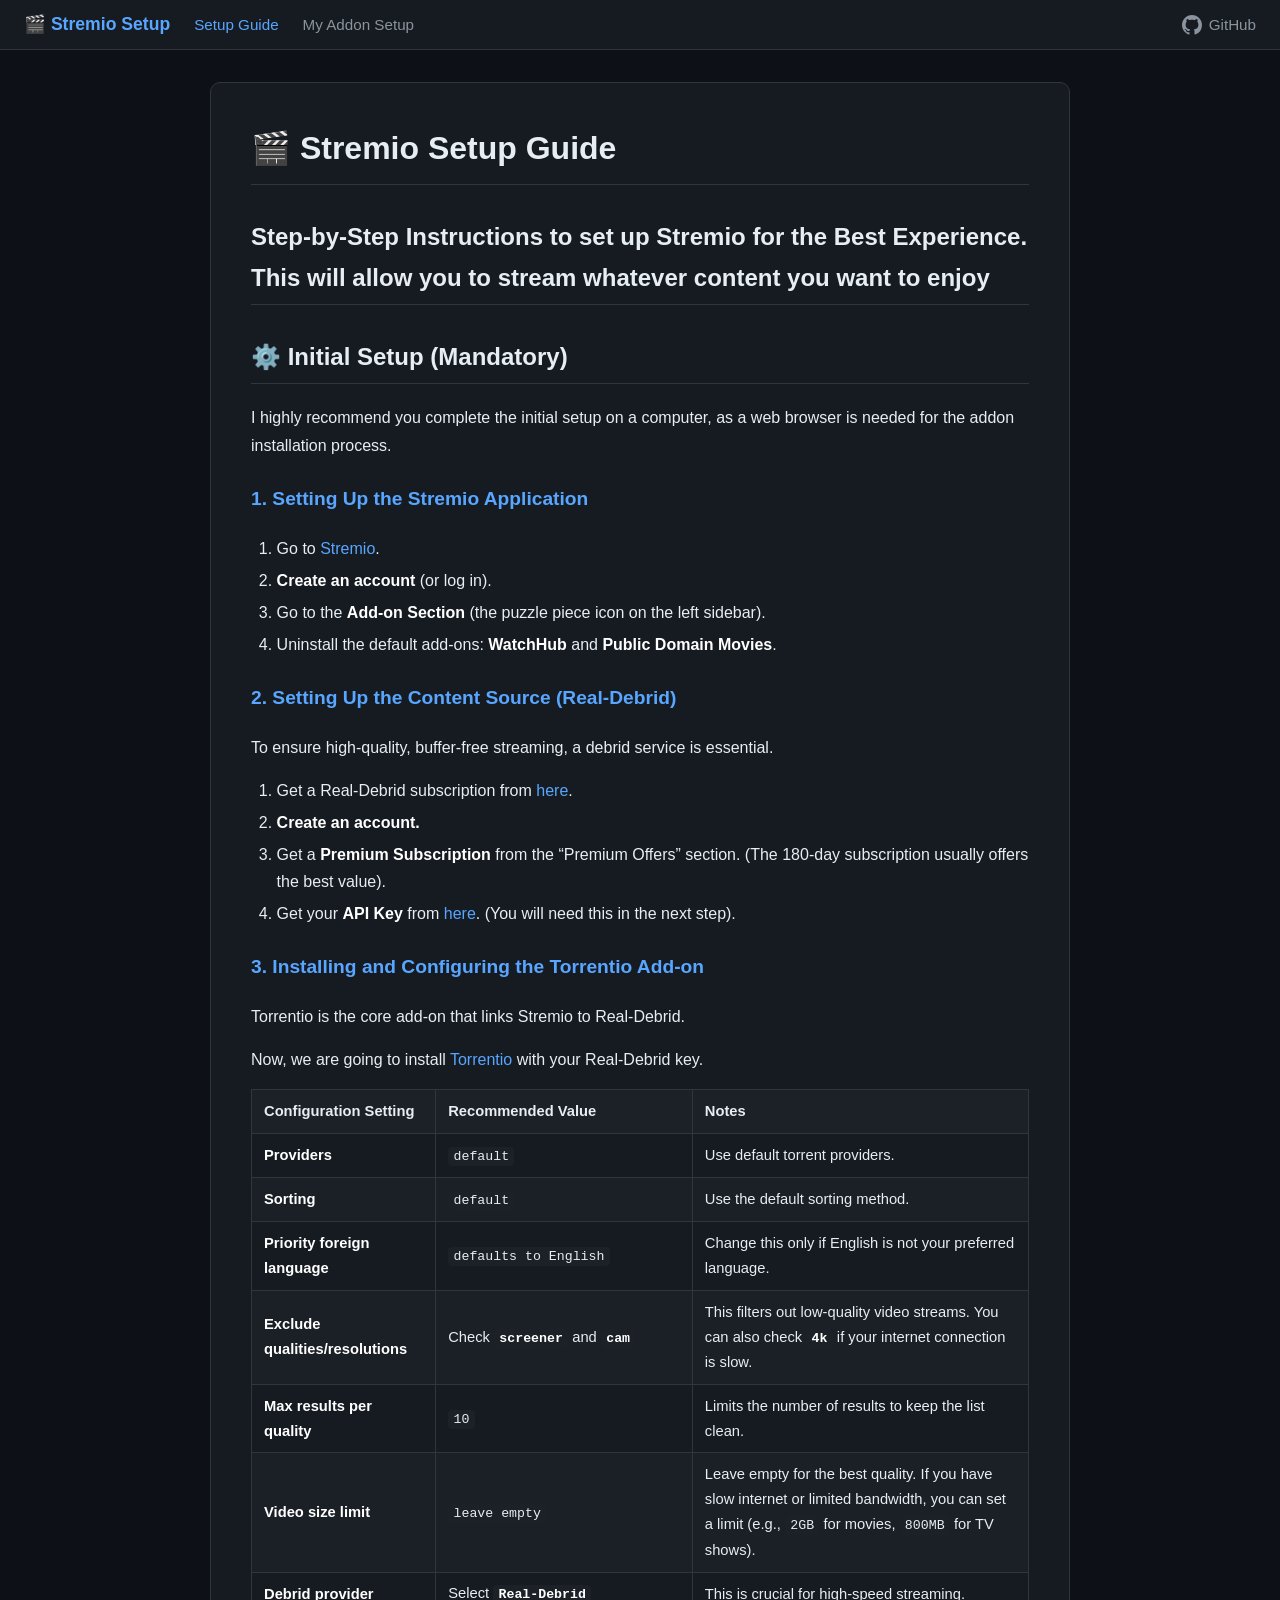
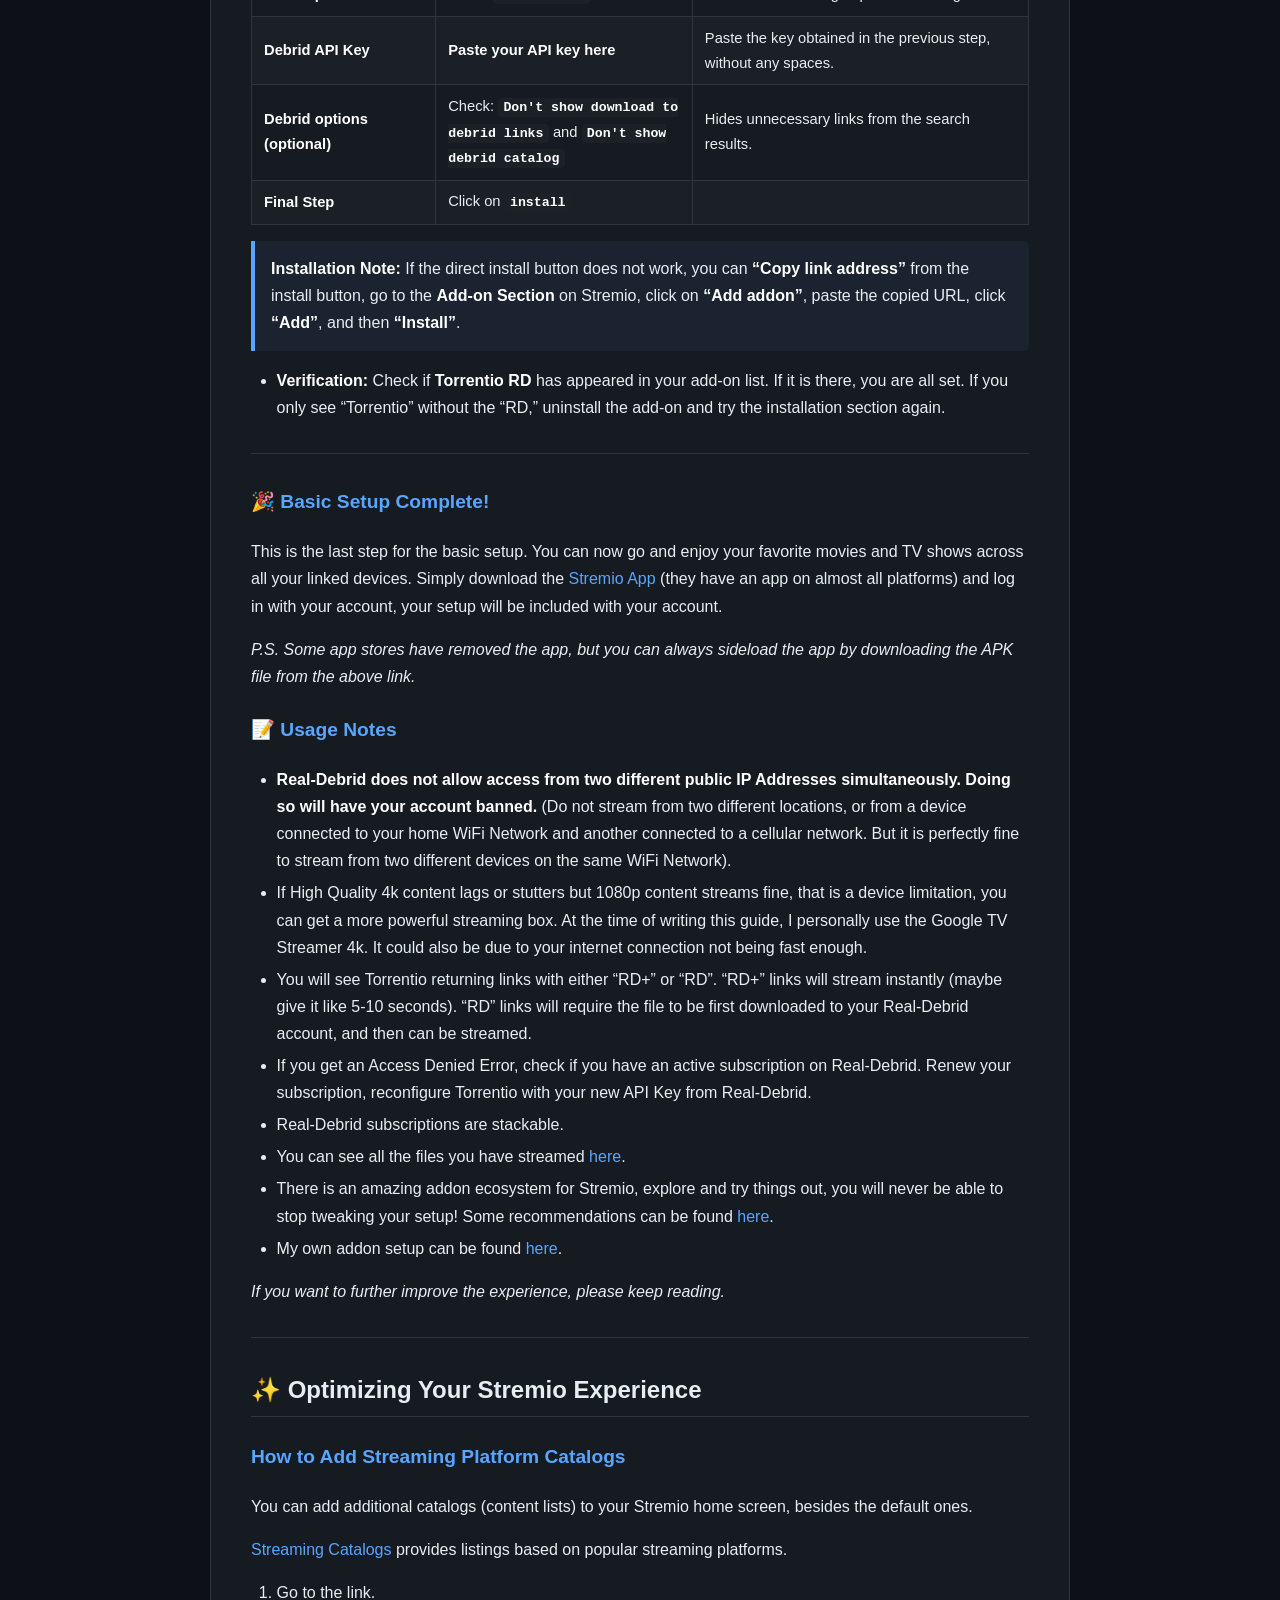
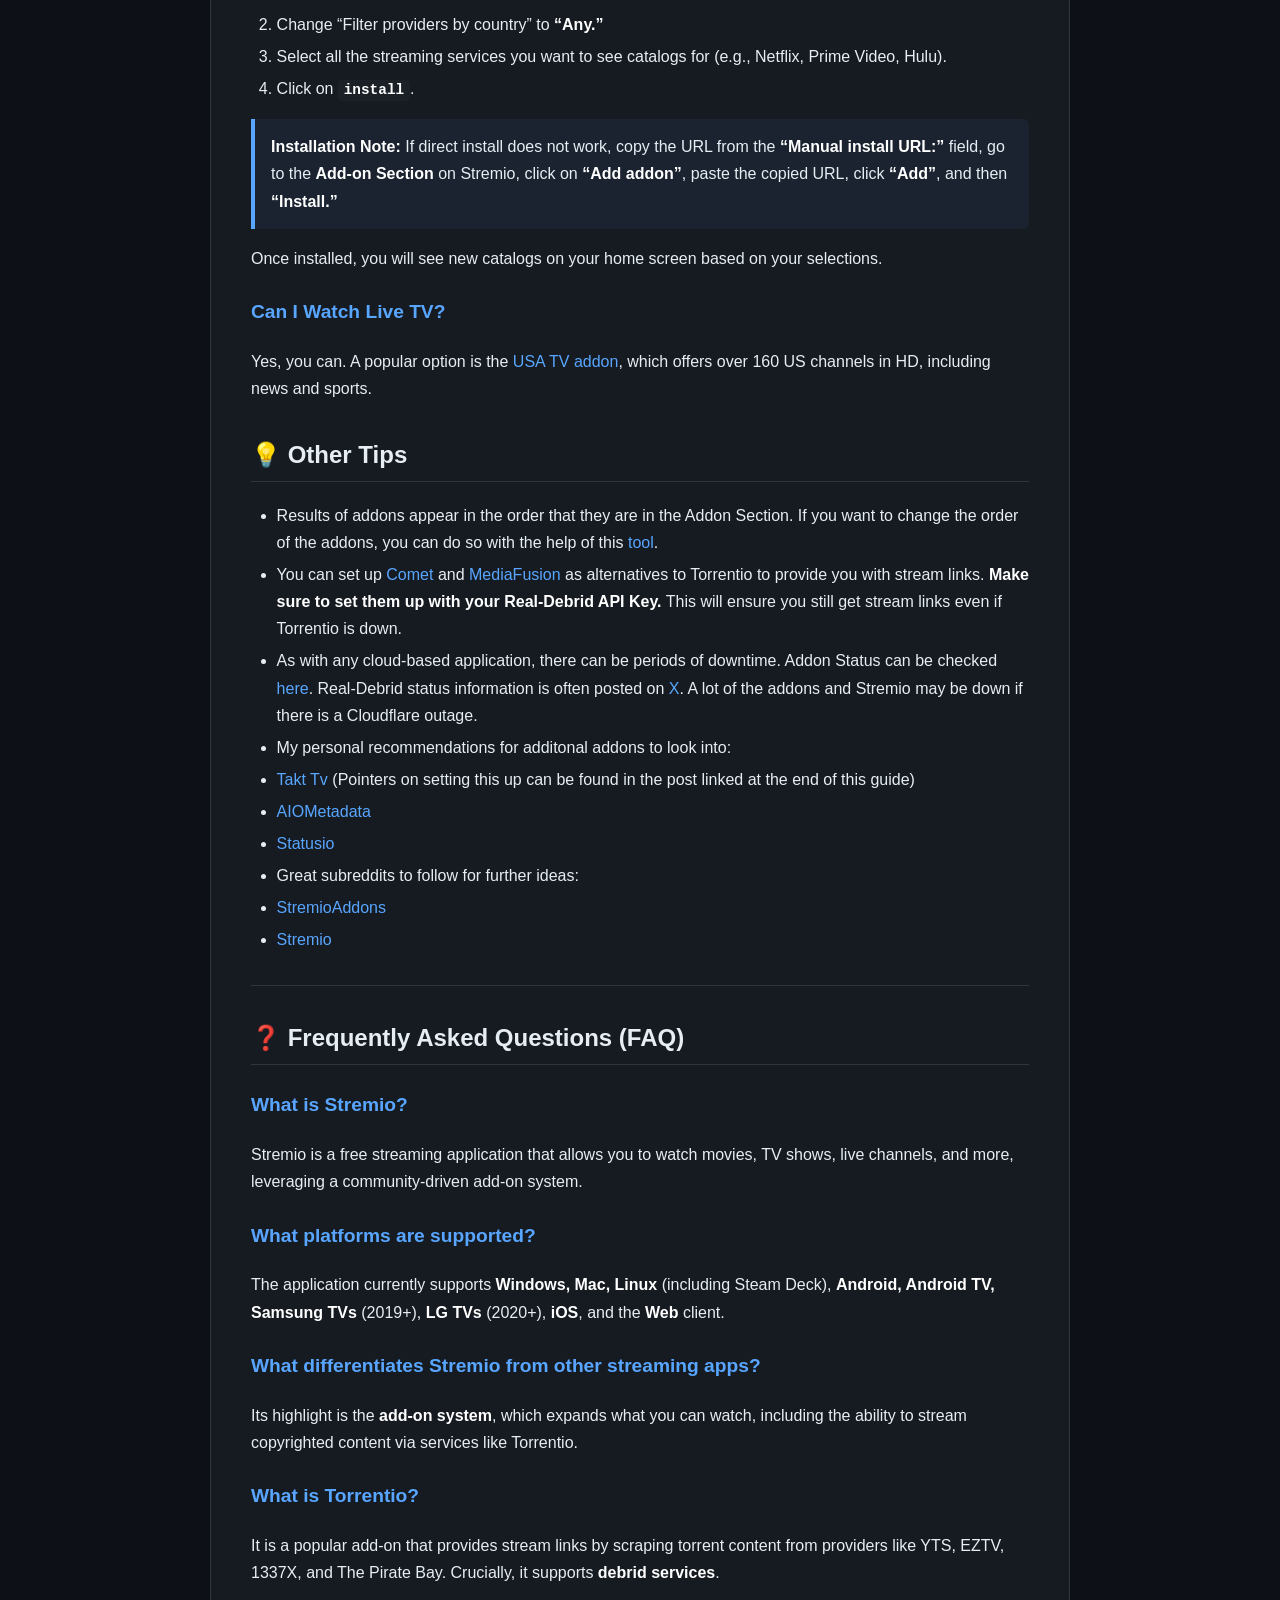
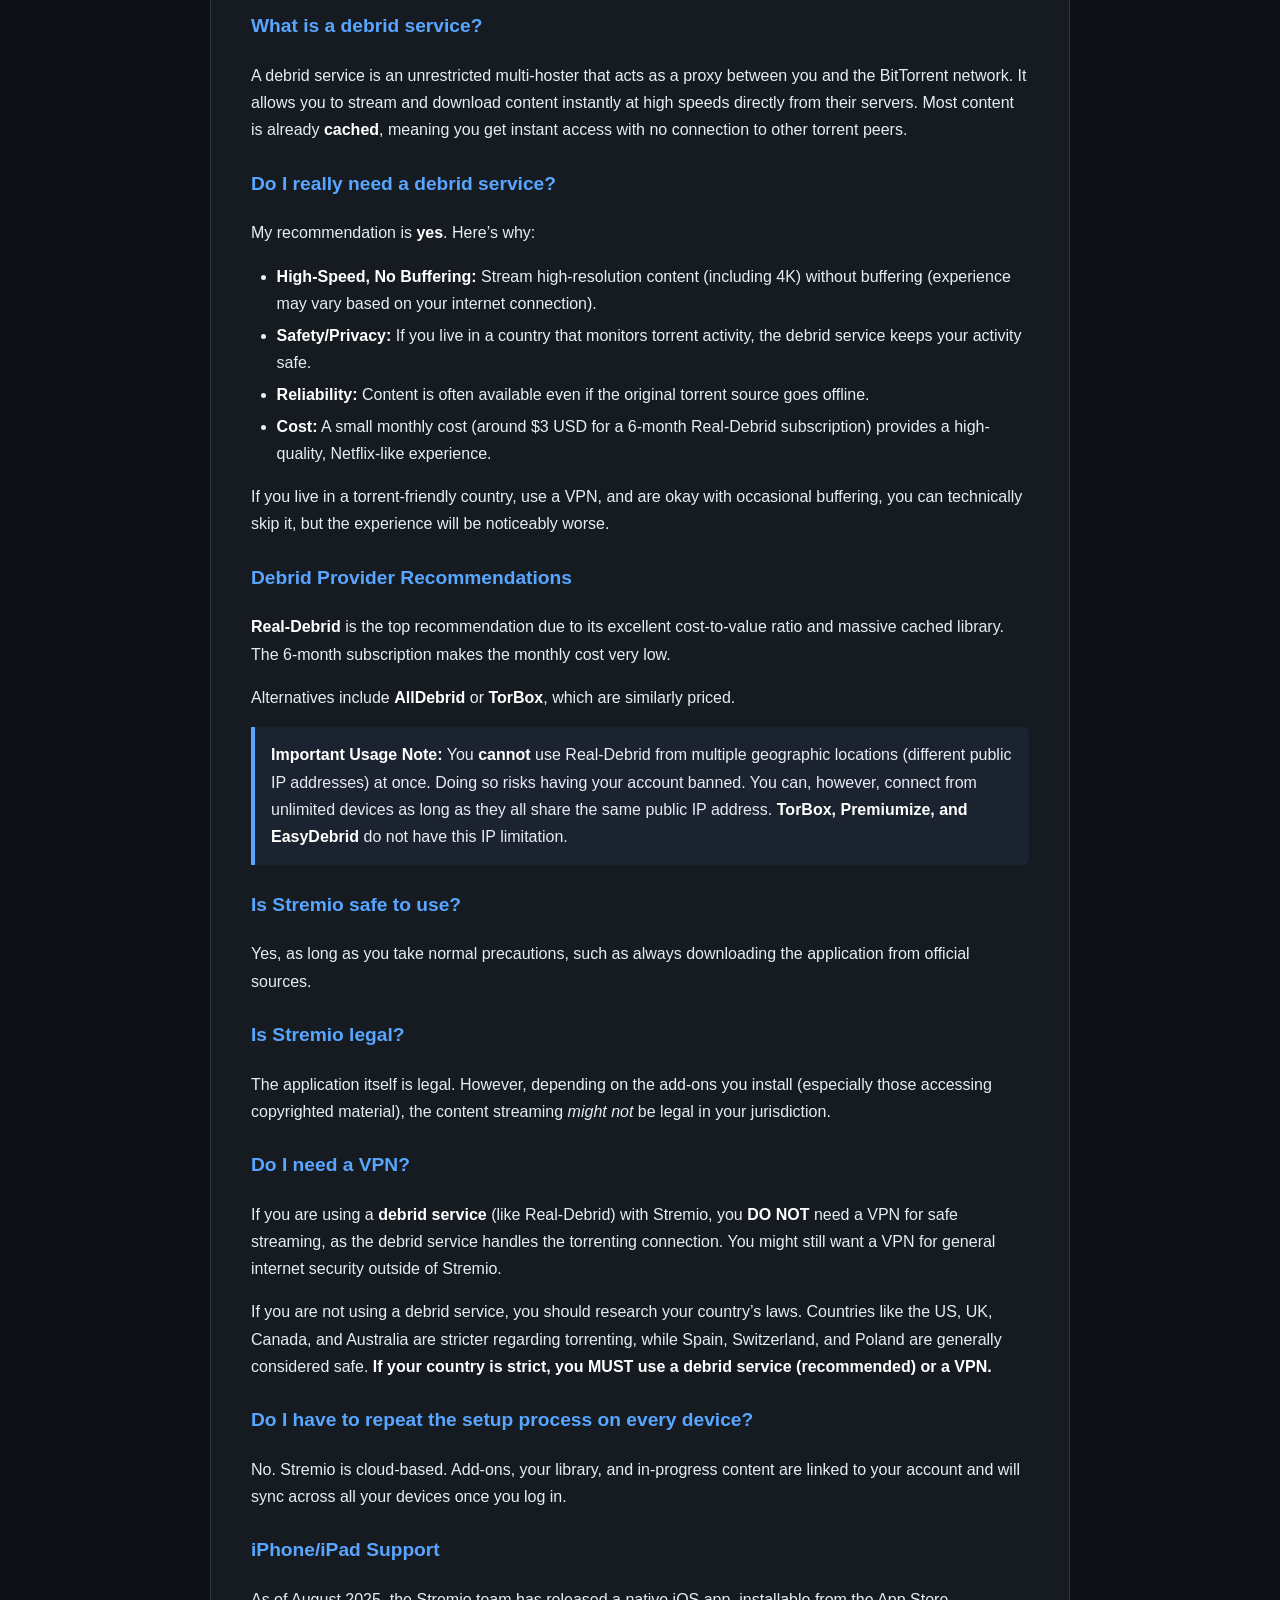
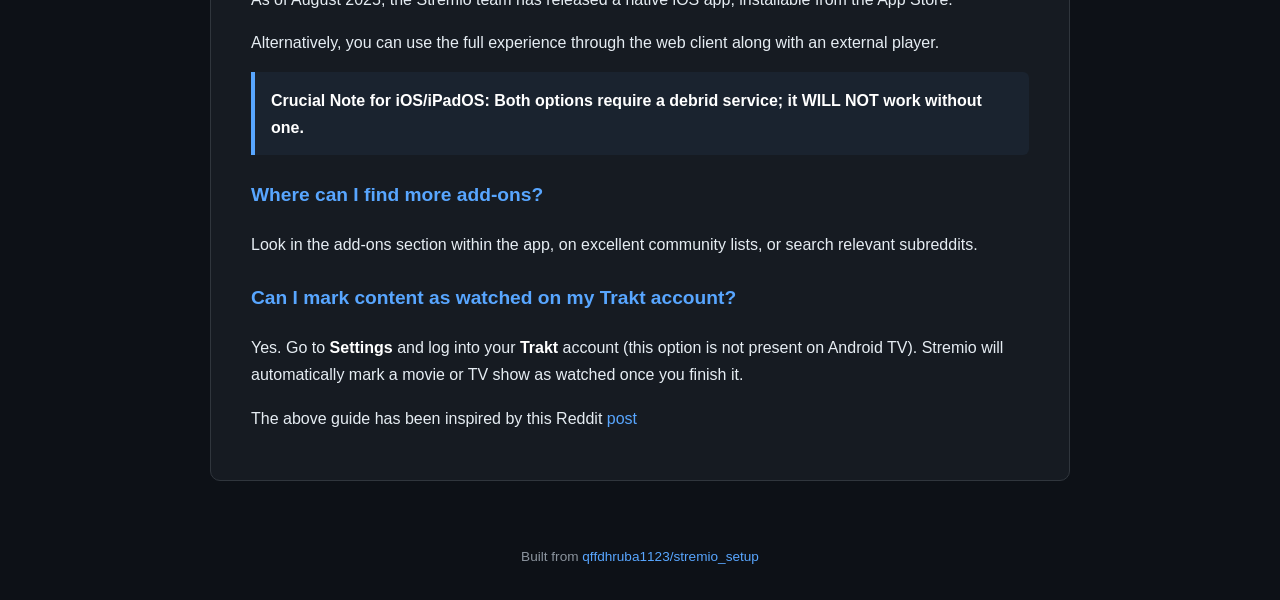
==== docs/index.html @ 3e0b9824 "Add build script and generated GitHub Pages site" ====
<!DOCTYPE html>
<html lang="en">
<head>
    <meta charset="UTF-8" />
    <meta name="viewport" content="width=device-width, initial-scale=1.0" />
    <title>Stremio Setup Guide</title>
    <style>
        :root {
        --bg: #0d1117;
        --surface: #161b22;
        --border: #30363d;
        --text: #e6edf3;
        --text-muted: #8b949e;
        --accent: #58a6ff;
        --accent-hover: #79c0ff;
        --code-bg: #1c2128;
        --success: #3fb950;
        --warning: #d29922;
    }
    *, *::before, *::after { box-sizing: border-box; }
    html { scroll-behavior: smooth; }
    body {
        margin: 0;
        font-family: -apple-system, BlinkMacSystemFont, 'Segoe UI', Noto Sans,
                     Helvetica, Arial, sans-serif;
        font-size: 16px;
        line-height: 1.7;
        color: var(--text);
        background: var(--bg);
    }

    /* ---------- Navigation ---------- */
    nav {
        position: sticky;
        top: 0;
        z-index: 100;
        background: var(--surface);
        border-bottom: 1px solid var(--border);
        padding: 0.6rem 1.5rem;
        display: flex;
        align-items: center;
        gap: 1.5rem;
        backdrop-filter: blur(10px);
    }
    nav .brand {
        font-weight: 700;
        font-size: 1.1rem;
        color: var(--accent);
        text-decoration: none;
    }
    nav a {
        color: var(--text-muted);
        text-decoration: none;
        font-size: 0.95rem;
        transition: color 0.2s;
    }
    nav a:hover, nav a.active { color: var(--accent); }
    nav .spacer { flex: 1; }
    nav .github-link { display: flex; align-items: center; gap: 0.4rem; }
    nav .github-link svg { fill: var(--text-muted); transition: fill 0.2s; }
    nav .github-link:hover svg { fill: var(--accent); }

    /* ---------- Main content ---------- */
    .container {
        max-width: 860px;
        margin: 2rem auto;
        padding: 2rem 2.5rem;
        background: var(--surface);
        border: 1px solid var(--border);
        border-radius: 10px;
    }
    @media (max-width: 900px) {
        .container { margin: 1rem; padding: 1.2rem; border-radius: 8px; }
    }

    /* ---------- Typography ---------- */
    h1 { font-size: 2rem; margin: 0.4rem 0 0.8rem; border-bottom: 1px solid var(--border); padding-bottom: 0.5rem; }
    h2 { font-size: 1.5rem; margin-top: 2rem; border-bottom: 1px solid var(--border); padding-bottom: 0.35rem; }
    h3 { font-size: 1.2rem; margin-top: 1.5rem; color: var(--accent); }
    a { color: var(--accent); text-decoration: none; }
    a:hover { color: var(--accent-hover); text-decoration: underline; }
    hr { border: none; border-top: 1px solid var(--border); margin: 2rem 0; }
    strong { color: #ffffff; }

    /* ---------- Lists ---------- */
    ul, ol { padding-left: 1.6rem; }
    li { margin: 0.3rem 0; }
    li > ul, li > ol { margin-top: 0.2rem; }

    /* ---------- Code ---------- */
    code {
        background: var(--code-bg);
        padding: 0.15em 0.4em;
        border-radius: 4px;
        font-size: 0.9em;
        font-family: 'SFMono-Regular', Consolas, 'Liberation Mono', Menlo, monospace;
    }
    pre {
        background: var(--code-bg);
        border: 1px solid var(--border);
        border-radius: 6px;
        padding: 1rem;
        overflow-x: auto;
    }
    pre code { background: transparent; padding: 0; }

    /* ---------- Tables ---------- */
    table {
        width: 100%;
        border-collapse: collapse;
        margin: 1rem 0;
        font-size: 0.92rem;
    }
    th, td {
        border: 1px solid var(--border);
        padding: 0.55rem 0.75rem;
        text-align: left;
    }
    th { background: var(--code-bg); font-weight: 600; }
    tr:nth-child(even) { background: rgba(255,255,255,0.02); }

    /* ---------- Blockquotes ---------- */
    blockquote {
        margin: 1rem 0;
        padding: 0.6rem 1rem;
        border-left: 4px solid var(--accent);
        background: rgba(88,166,255,0.06);
        border-radius: 0 6px 6px 0;
    }
    blockquote p { margin: 0.3rem 0; }

    /* ---------- Footer ---------- */
    footer {
        text-align: center;
        padding: 2rem 1rem;
        color: var(--text-muted);
        font-size: 0.85rem;
    }
    footer a { color: var(--accent); }

    </style>
</head>
<body>
    <nav>
        <a class="brand" href="index.html">🎬 Stremio Setup</a>
        <a href="index.html" class="active">Setup Guide</a>
    <a href="setup.html">My Addon Setup</a>
        <span class="spacer"></span>
        <a class="github-link" href="https://github.com/qffdhruba1123/stremio_setup" target="_blank" rel="noopener">
            <svg height="20" width="20" viewBox="0 0 16 16"><path d="M8 0C3.58 0 0 3.58 0 8c0 3.54 2.29 6.53 5.47 7.59.4.07.55-.17.55-.38 0-.19-.01-.82-.01-1.49-2.01.37-2.53-.49-2.69-.94-.09-.23-.48-.94-.82-1.13-.28-.15-.68-.52-.01-.53.63-.01 1.08.58 1.23.82.72 1.21 1.87.87 2.33.66.07-.52.28-.87.51-1.07-1.78-.2-3.64-.89-3.64-3.95 0-.87.31-1.59.82-2.15-.08-.2-.36-1.02.08-2.12 0 0 .67-.21 2.2.82.64-.18 1.32-.27 2-.27.68 0 1.36.09 2 .27 1.53-1.04 2.2-.82 2.2-.82.44 1.1.16 1.92.08 2.12.51.56.82 1.27.82 2.15 0 3.07-1.87 3.75-3.65 3.95.29.25.54.73.54 1.48 0 1.07-.01 1.93-.01 2.2 0 .21.15.46.55.38A8.013 8.013 0 0016 8c0-4.42-3.58-8-8-8z"/></svg> GitHub
        </a>
    </nav>

    <div class="container">
        <h1 id="stremio-setup-guide">🎬 Stremio Setup Guide</h1>
    <h2 id="step-by-step-instructions-to-set-up-stremio-for-the-best-experience-this-will-allow-you-to-stream-whatever-content-you-want-to-enjoy">Step-by-Step Instructions to set up Stremio for the Best Experience. This will allow you to stream whatever content you want to enjoy</h2>
    <h2 id="initial-setup-mandatory">⚙️ Initial Setup (Mandatory)</h2>
    <p>I highly recommend you complete the initial setup on a computer, as a web browser is needed for the addon installation process.</p>
    <h3 id="1-setting-up-the-stremio-application">1. Setting Up the Stremio Application</h3>
    <ol>
    <li>Go to <a href="https://web.strem.io/">Stremio</a>.</li>
    <li><strong>Create an account</strong> (or log in).</li>
    <li>Go to the <strong>Add-on Section</strong> (the puzzle piece icon on the left sidebar).</li>
    <li>Uninstall the default add-ons: <strong>WatchHub</strong> and <strong>Public Domain Movies</strong>.</li>
    </ol>
    <h3 id="2-setting-up-the-content-source-real-debrid">2. Setting Up the Content Source (Real-Debrid)</h3>
    <p>To ensure high-quality, buffer-free streaming, a debrid service is essential.</p>
    <ol>
    <li>Get a Real-Debrid subscription from <a href="http://real-debrid.com/?id=15891876">here</a>.</li>
    <li><strong>Create an account.</strong></li>
    <li>Get a <strong>Premium Subscription</strong> from the &ldquo;Premium Offers&rdquo; section. (The 180-day subscription usually offers the best value).</li>
    <li>Get your <strong>API Key</strong> from <a href="https://real-debrid.com/apitoken">here</a>. (You will need this in the next step).</li>
    </ol>
    <h3 id="3-installing-and-configuring-the-torrentio-add-on">3. Installing and Configuring the Torrentio Add-on</h3>
    <p>Torrentio is the core add-on that links Stremio to Real-Debrid.</p>
    <p>Now, we are going to install <a href="https://torrentio.strem.fun/">Torrentio</a> with your Real-Debrid key.</p>
    <table>
    <thead>
    <tr>
    <th style="text-align: left;">Configuration Setting</th>
    <th style="text-align: left;">Recommended Value</th>
    <th style="text-align: left;">Notes</th>
    </tr>
    </thead>
    <tbody>
    <tr>
    <td style="text-align: left;"><strong>Providers</strong></td>
    <td style="text-align: left;"><code>default</code></td>
    <td style="text-align: left;">Use default torrent providers.</td>
    </tr>
    <tr>
    <td style="text-align: left;"><strong>Sorting</strong></td>
    <td style="text-align: left;"><code>default</code></td>
    <td style="text-align: left;">Use the default sorting method.</td>
    </tr>
    <tr>
    <td style="text-align: left;"><strong>Priority foreign language</strong></td>
    <td style="text-align: left;"><code>defaults to English</code></td>
    <td style="text-align: left;">Change this only if English is not your preferred language.</td>
    </tr>
    <tr>
    <td style="text-align: left;"><strong>Exclude qualities/resolutions</strong></td>
    <td style="text-align: left;">Check <strong><code>screener</code></strong> and <strong><code>cam</code></strong></td>
    <td style="text-align: left;">This filters out low-quality video streams. You can also check <strong><code>4k</code></strong> if your internet connection is slow.</td>
    </tr>
    <tr>
    <td style="text-align: left;"><strong>Max results per quality</strong></td>
    <td style="text-align: left;"><code>10</code></td>
    <td style="text-align: left;">Limits the number of results to keep the list clean.</td>
    </tr>
    <tr>
    <td style="text-align: left;"><strong>Video size limit</strong></td>
    <td style="text-align: left;"><code>leave empty</code></td>
    <td style="text-align: left;">Leave empty for the best quality. If you have slow internet or limited bandwidth, you can set a limit (e.g., <code>2GB</code> for movies, <code>800MB</code> for TV shows).</td>
    </tr>
    <tr>
    <td style="text-align: left;"><strong>Debrid provider</strong></td>
    <td style="text-align: left;">Select <strong><code>Real-Debrid</code></strong></td>
    <td style="text-align: left;">This is crucial for high-speed streaming.</td>
    </tr>
    <tr>
    <td style="text-align: left;"><strong>Debrid API Key</strong></td>
    <td style="text-align: left;"><strong>Paste your API key here</strong></td>
    <td style="text-align: left;">Paste the key obtained in the previous step, without any spaces.</td>
    </tr>
    <tr>
    <td style="text-align: left;"><strong>Debrid options (optional)</strong></td>
    <td style="text-align: left;">Check: <strong><code>Don't show download to debrid links</code></strong> and <strong><code>Don't show debrid catalog</code></strong></td>
    <td style="text-align: left;">Hides unnecessary links from the search results.</td>
    </tr>
    <tr>
    <td style="text-align: left;"><strong>Final Step</strong></td>
    <td style="text-align: left;">Click on <strong><code>install</code></strong></td>
    <td style="text-align: left;"></td>
    </tr>
    </tbody>
    </table>
    <blockquote>
    <p><strong>Installation Note:</strong>
    If the direct install button does not work, you can <strong>&ldquo;Copy link address&rdquo;</strong> from the install button, go to the <strong>Add-on Section</strong> on Stremio, click on <strong>&ldquo;Add addon&rdquo;</strong>, paste the copied URL, click <strong>&ldquo;Add&rdquo;</strong>, and then <strong>&ldquo;Install&rdquo;</strong>.</p>
    </blockquote>
    <ul>
    <li><strong>Verification:</strong> Check if <strong>Torrentio RD</strong> has appeared in your add-on list. If it is there, you are all set. If you only see &ldquo;Torrentio&rdquo; without the &ldquo;RD,&rdquo; uninstall the add-on and try the installation section again.</li>
    </ul>
    <hr />
    <h3 id="basic-setup-complete">🎉 Basic Setup Complete!</h3>
    <p>This is the last step for the basic setup. You can now go and enjoy your favorite movies and TV shows across all your linked devices.
    Simply download the <a href="https://www.stremio.com/downloads">Stremio App</a> (they have an app on almost all platforms) and log in with your account, your setup will be included with your account.</p>
    <p><em>P.S. Some app stores have removed the app, but you can always sideload the app by downloading the APK file from the above link.</em></p>
    <h3 id="usage-notes">📝 Usage Notes</h3>
    <ul>
    <li><strong>Real-Debrid does not allow access from two different public IP Addresses simultaneously. Doing so will have your account banned.</strong> (Do not stream from two different locations, or from a device connected to your home WiFi Network and another connected to a cellular network. But it is perfectly fine to stream from two different devices on the same WiFi Network).</li>
    <li>If High Quality 4k content lags or stutters but 1080p content streams fine, that is a device limitation, you can get a more powerful streaming box. At the time of writing this guide, I personally use the Google TV Streamer 4k. It could also be due to your internet connection not being fast enough.</li>
    <li>You will see Torrentio returning links with either &ldquo;RD+&rdquo; or &ldquo;RD&rdquo;. &ldquo;RD+&rdquo; links will stream instantly (maybe give it like 5-10 seconds). &ldquo;RD&rdquo; links will require the file to be first downloaded to your Real-Debrid account, and then can be streamed.</li>
    <li>If you get an Access Denied Error, check if you have an active subscription on Real-Debrid. Renew your subscription, reconfigure Torrentio with your new API Key from Real-Debrid.</li>
    <li>Real-Debrid subscriptions are stackable.</li>
    <li>You can see all the files you have streamed <a href="https://real-debrid.com/downloads">here</a>.</li>
    <li>There is an amazing addon ecosystem for Stremio, explore and try things out, you will never be able to stop tweaking your setup! Some recommendations can be found <a href="index.html#-other-tips">here</a>.</li>
    <li>My own addon setup can be found <a href="setup.html">here</a>.</li>
    </ul>
    <p><em>If you want to further improve the experience, please keep reading.</em></p>
    <hr />
    <h2 id="optimizing-your-stremio-experience">✨ Optimizing Your Stremio Experience</h2>
    <h3 id="how-to-add-streaming-platform-catalogs">How to Add Streaming Platform Catalogs</h3>
    <p>You can add additional catalogs (content lists) to your Stremio home screen, besides the default ones.</p>
    <p><a href="https://7a82163c306e-stremio-netflix-catalog-addon.baby-beamup.club/">Streaming Catalogs</a> provides listings based on popular streaming platforms.</p>
    <ol>
    <li>Go to the link.</li>
    <li>Change &ldquo;Filter providers by country&rdquo; to <strong>&ldquo;Any.&rdquo;</strong></li>
    <li>Select all the streaming services you want to see catalogs for (e.g., Netflix, Prime Video, Hulu).</li>
    <li>Click on <strong><code>install</code></strong>.</li>
    </ol>
    <blockquote>
    <p><strong>Installation Note:</strong>
    If direct install does not work, copy the URL from the <strong>&ldquo;Manual install URL:&rdquo;</strong> field, go to the <strong>Add-on Section</strong> on Stremio, click on <strong>&ldquo;Add addon&rdquo;</strong>, paste the copied URL, click <strong>&ldquo;Add&rdquo;</strong>, and then <strong>&ldquo;Install.&rdquo;</strong></p>
    </blockquote>
    <p>Once installed, you will see new catalogs on your home screen based on your selections.</p>
    <h3 id="can-i-watch-live-tv">Can I Watch Live TV?</h3>
    <p>Yes, you can. A popular option is the <a href="https://stremio-addons.net/addons/usa-tv">USA TV addon</a>, which offers over 160 US channels in HD, including news and sports.</p>
    <h2 id="other-tips">💡 Other Tips</h2>
    <ul>
    <li>Results of addons appear in the order that they are in the Addon Section. If you want to change the order of the addons, you can do so with the help of this <a href="https://stremio-addon-manager.vercel.app/">tool</a>.</li>
    <li>You can set up <a href="https://comet.elfhosted.com/configure">Comet</a> and <a href="https://mediafusion.elfhosted.com/configure">MediaFusion</a> as alternatives to Torrentio to provide you with stream links. <strong>Make sure to set them up with your Real-Debrid API Key.</strong> This will ensure you still get stream links even if Torrentio is down.</li>
    <li>As with any cloud-based application, there can be periods of downtime. Addon Status can be checked <a href="https://stremio-addons.net/">here</a>. Real-Debrid status information is often posted on <a href="https://x.com/RealDebrid">X</a>. A lot of the addons and Stremio may be down if there is a Cloudflare outage.</li>
    <li>My personal recommendations for additonal addons to look into:</li>
    <li><a href="https://trakt.dexter21767.com/configure/">Takt Tv</a> (Pointers on setting this up can be found in the post linked at the end of this guide)</li>
    <li><a href="https://aiometadata.elfhosted.com/configure/">AIOMetadata</a></li>
    <li><a href="https://statusio.elfhosted.com/configure">Statusio</a></li>
    <li>Great subreddits to follow for further ideas:</li>
    <li><a href="https://www.reddit.com/r/StremioAddons/">StremioAddons</a></li>
    <li><a href="https://www.reddit.com/r/Stremio/">Stremio</a> </li>
    </ul>
    <hr />
    <h2 id="frequently-asked-questions-faq">❓ Frequently Asked Questions (FAQ)</h2>
    <h3 id="what-is-stremio">What is Stremio?</h3>
    <p>Stremio is a free streaming application that allows you to watch movies, TV shows, live channels, and more, leveraging a community-driven add-on system.</p>
    <h3 id="what-platforms-are-supported">What platforms are supported?</h3>
    <p>The application currently supports <strong>Windows, Mac, Linux</strong> (including Steam Deck), <strong>Android, Android TV, Samsung TVs</strong> (2019+), <strong>LG TVs</strong> (2020+), <strong>iOS</strong>, and the <strong>Web</strong> client.</p>
    <h3 id="what-differentiates-stremio-from-other-streaming-apps">What differentiates Stremio from other streaming apps?</h3>
    <p>Its highlight is the <strong>add-on system</strong>, which expands what you can watch, including the ability to stream copyrighted content via services like Torrentio.</p>
    <h3 id="what-is-torrentio">What is Torrentio?</h3>
    <p>It is a popular add-on that provides stream links by scraping torrent content from providers like YTS, EZTV, 1337X, and The Pirate Bay. Crucially, it supports <strong>debrid services</strong>.</p>
    <h3 id="what-is-a-debrid-service">What is a debrid service?</h3>
    <p>A debrid service is an unrestricted multi-hoster that acts as a proxy between you and the BitTorrent network. It allows you to stream and download content instantly at high speeds directly from their servers. Most content is already <strong>cached</strong>, meaning you get instant access with no connection to other torrent peers.</p>
    <h3 id="do-i-really-need-a-debrid-service">Do I really need a debrid service?</h3>
    <p>My recommendation is <strong>yes</strong>. Here’s why:</p>
    <ul>
    <li><strong>High-Speed, No Buffering:</strong> Stream high-resolution content (including 4K) without buffering (experience may vary based on your internet connection).</li>
    <li><strong>Safety/Privacy:</strong> If you live in a country that monitors torrent activity, the debrid service keeps your activity safe.</li>
    <li><strong>Reliability:</strong> Content is often available even if the original torrent source goes offline.</li>
    <li><strong>Cost:</strong> A small monthly cost (around $3 USD for a 6-month Real-Debrid subscription) provides a high-quality, Netflix-like experience.</li>
    </ul>
    <p>If you live in a torrent-friendly country, use a VPN, and are okay with occasional buffering, you can technically skip it, but the experience will be noticeably worse.</p>
    <h3 id="debrid-provider-recommendations">Debrid Provider Recommendations</h3>
    <p><strong>Real-Debrid</strong> is the top recommendation due to its excellent cost-to-value ratio and massive cached library. The 6-month subscription makes the monthly cost very low.</p>
    <p>Alternatives include <strong>AllDebrid</strong> or <strong>TorBox</strong>, which are similarly priced.</p>
    <blockquote>
    <p><strong>Important Usage Note:</strong>
    You <strong>cannot</strong> use Real-Debrid from multiple geographic locations (different public IP addresses) at once. Doing so risks having your account banned. You can, however, connect from unlimited devices as long as they all share the same public IP address. <strong>TorBox, Premiumize, and EasyDebrid</strong> do not have this IP limitation.</p>
    </blockquote>
    <h3 id="is-stremio-safe-to-use">Is Stremio safe to use?</h3>
    <p>Yes, as long as you take normal precautions, such as always downloading the application from official sources.</p>
    <h3 id="is-stremio-legal">Is Stremio legal?</h3>
    <p>The application itself is legal. However, depending on the add-ons you install (especially those accessing copyrighted material), the content streaming <em>might not</em> be legal in your jurisdiction.</p>
    <h3 id="do-i-need-a-vpn">Do I need a VPN?</h3>
    <p>If you are using a <strong>debrid service</strong> (like Real-Debrid) with Stremio, you <strong>DO NOT</strong> need a VPN for safe streaming, as the debrid service handles the torrenting connection. You might still want a VPN for general internet security outside of Stremio.</p>
    <p>If you are not using a debrid service, you should research your country&rsquo;s laws. Countries like the US, UK, Canada, and Australia are stricter regarding torrenting, while Spain, Switzerland, and Poland are generally considered safe. <strong>If your country is strict, you MUST use a debrid service (recommended) or a VPN.</strong></p>
    <h3 id="do-i-have-to-repeat-the-setup-process-on-every-device">Do I have to repeat the setup process on every device?</h3>
    <p>No. Stremio is cloud-based. Add-ons, your library, and in-progress content are linked to your account and will sync across all your devices once you log in.</p>
    <h3 id="iphoneipad-support">iPhone/iPad Support</h3>
    <p>As of August 2025, the Stremio team has released a native iOS app, installable from the App Store.</p>
    <p>Alternatively, you can use the full experience through the web client along with an external player.</p>
    <blockquote>
    <p><strong>Crucial Note for iOS/iPadOS:</strong>
    <strong>Both options require a debrid service; it WILL NOT work without one.</strong></p>
    </blockquote>
    <h3 id="where-can-i-find-more-add-ons">Where can I find more add-ons?</h3>
    <p>Look in the add-ons section within the app, on excellent community lists, or search relevant subreddits.</p>
    <h3 id="can-i-mark-content-as-watched-on-my-trakt-account">Can I mark content as watched on my Trakt account?</h3>
    <p>Yes. Go to <strong>Settings</strong> and log into your <strong>Trakt</strong> account (this option is not present on Android TV). Stremio will automatically mark a movie or TV show as watched once you finish it.</p>
    <p>The above guide has been inspired by this Reddit <a href="https://www.reddit.com/r/StremioAddons/comments/17833ms/stremio_all_you_need_to_know/">post</a></p>
    </div>

    <footer>
        Built from <a href="https://github.com/qffdhruba1123/stremio_setup">qffdhruba1123/stremio_setup</a>
    </footer>
</body>
</html>
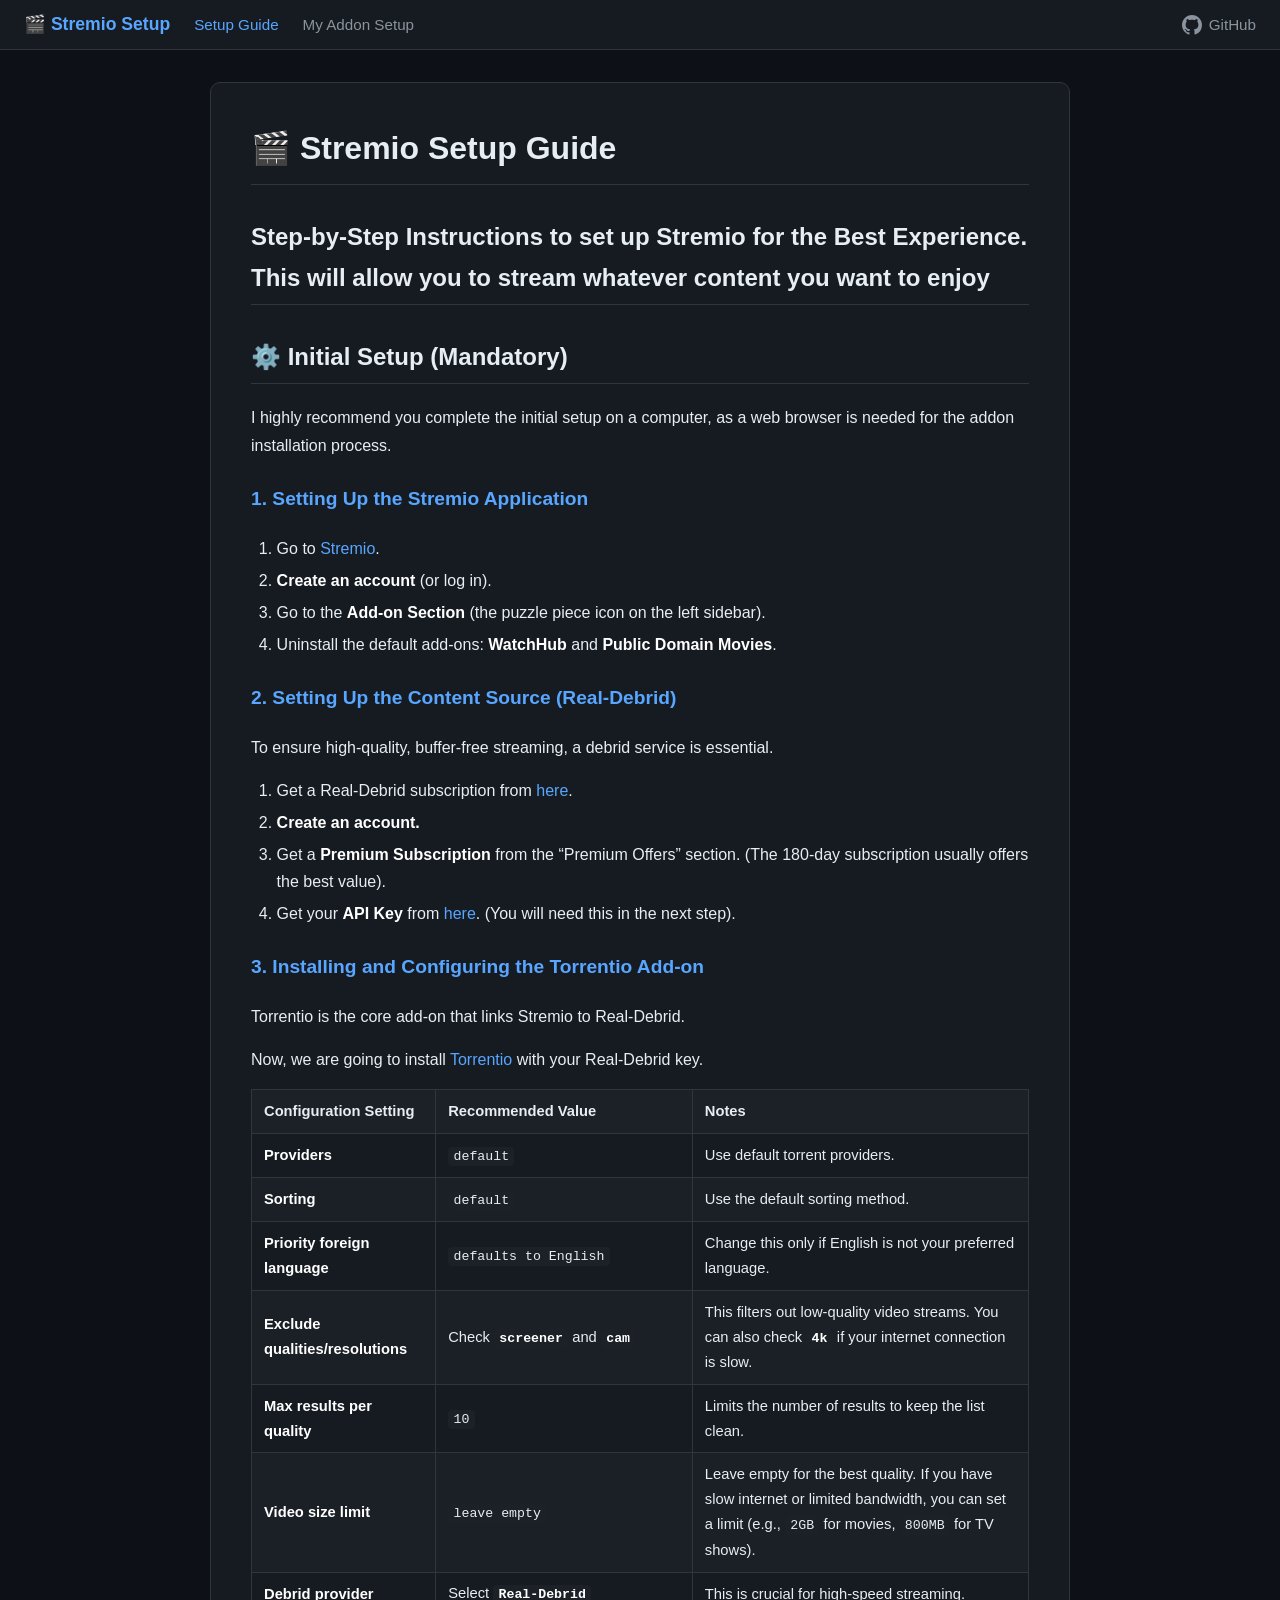
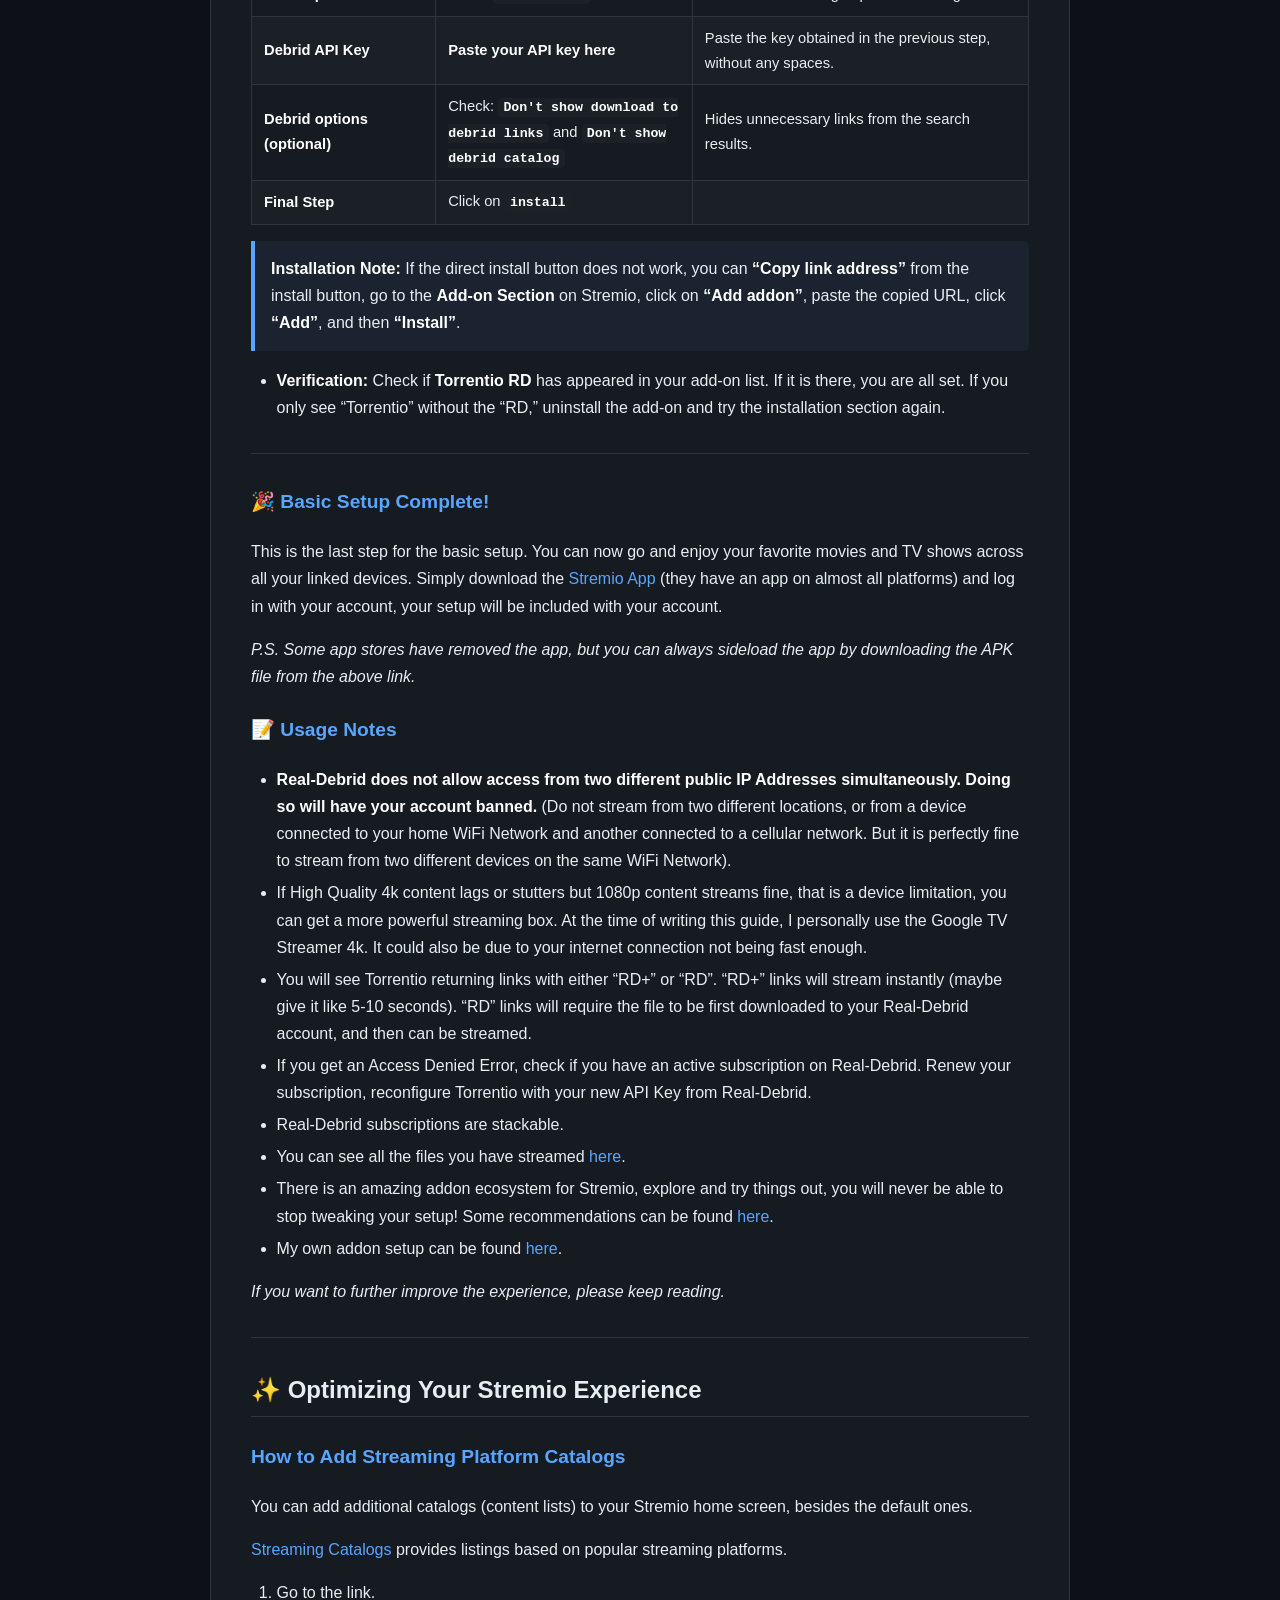
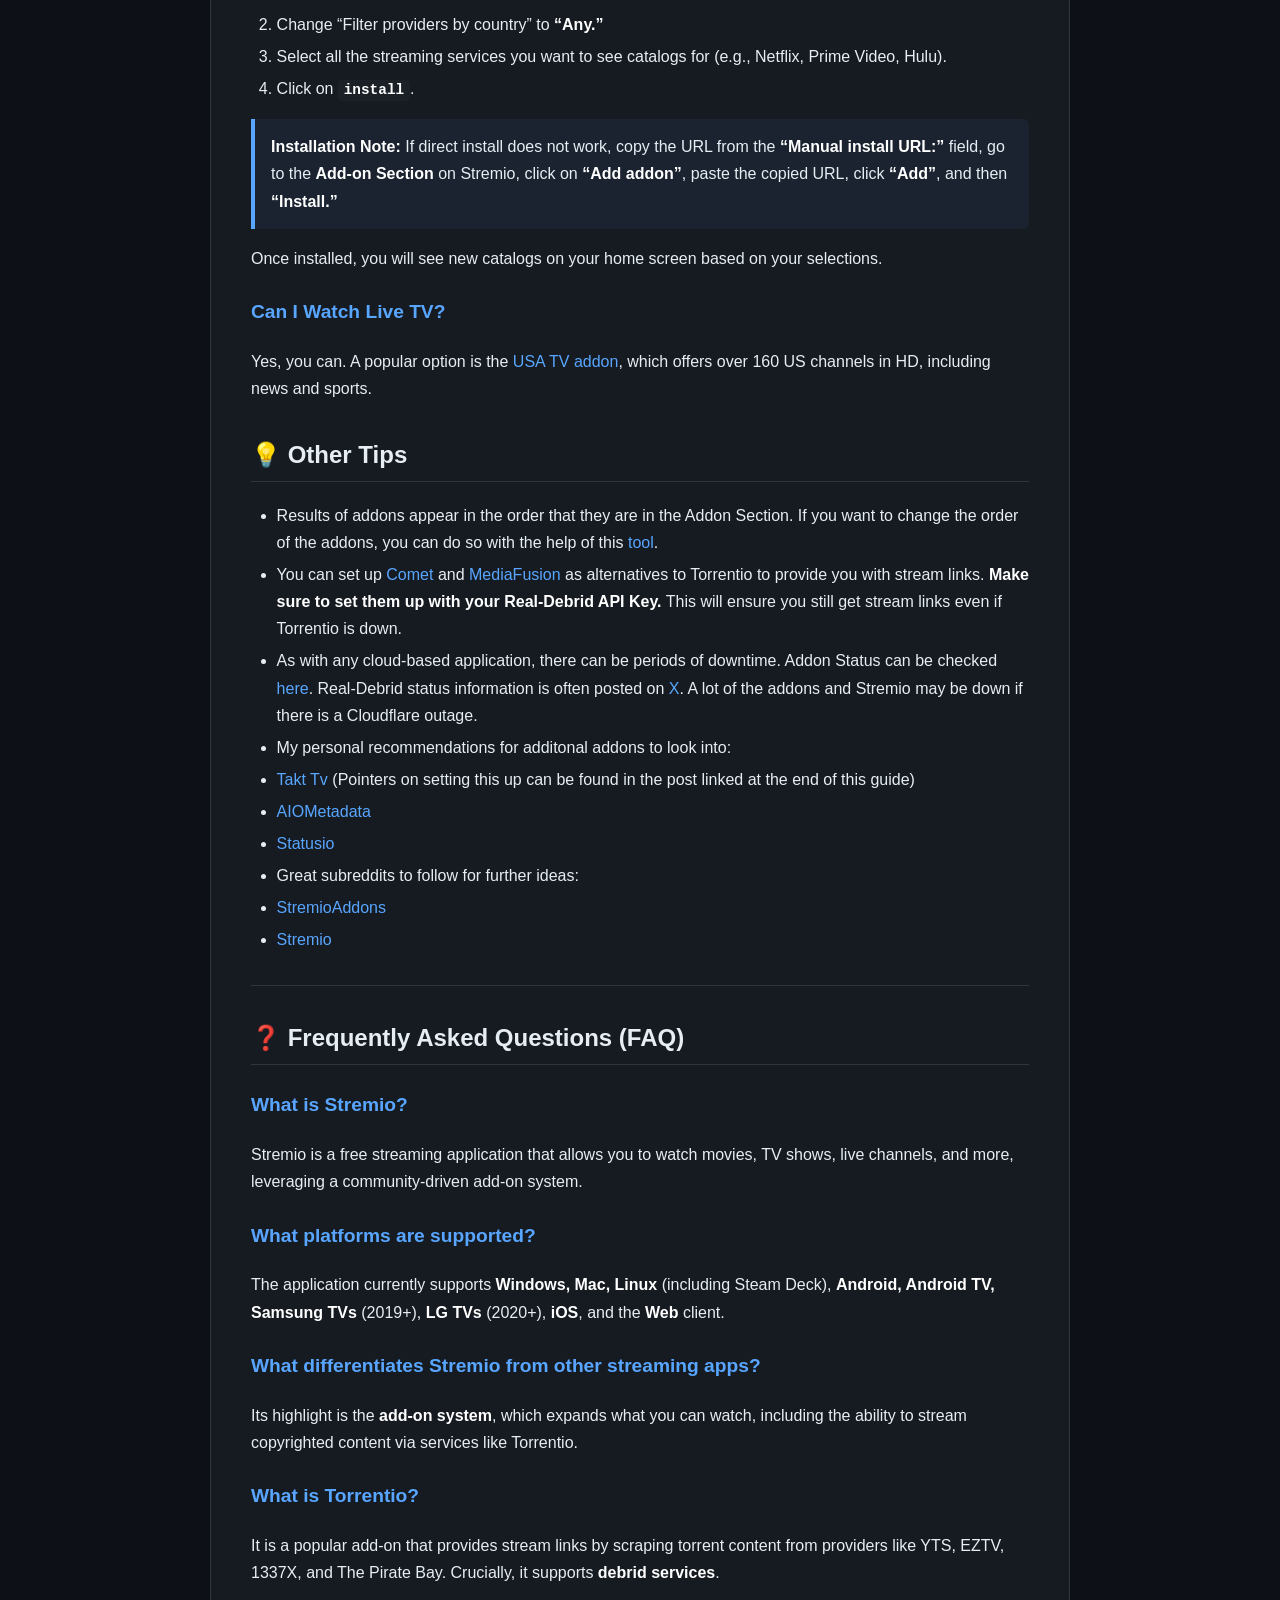
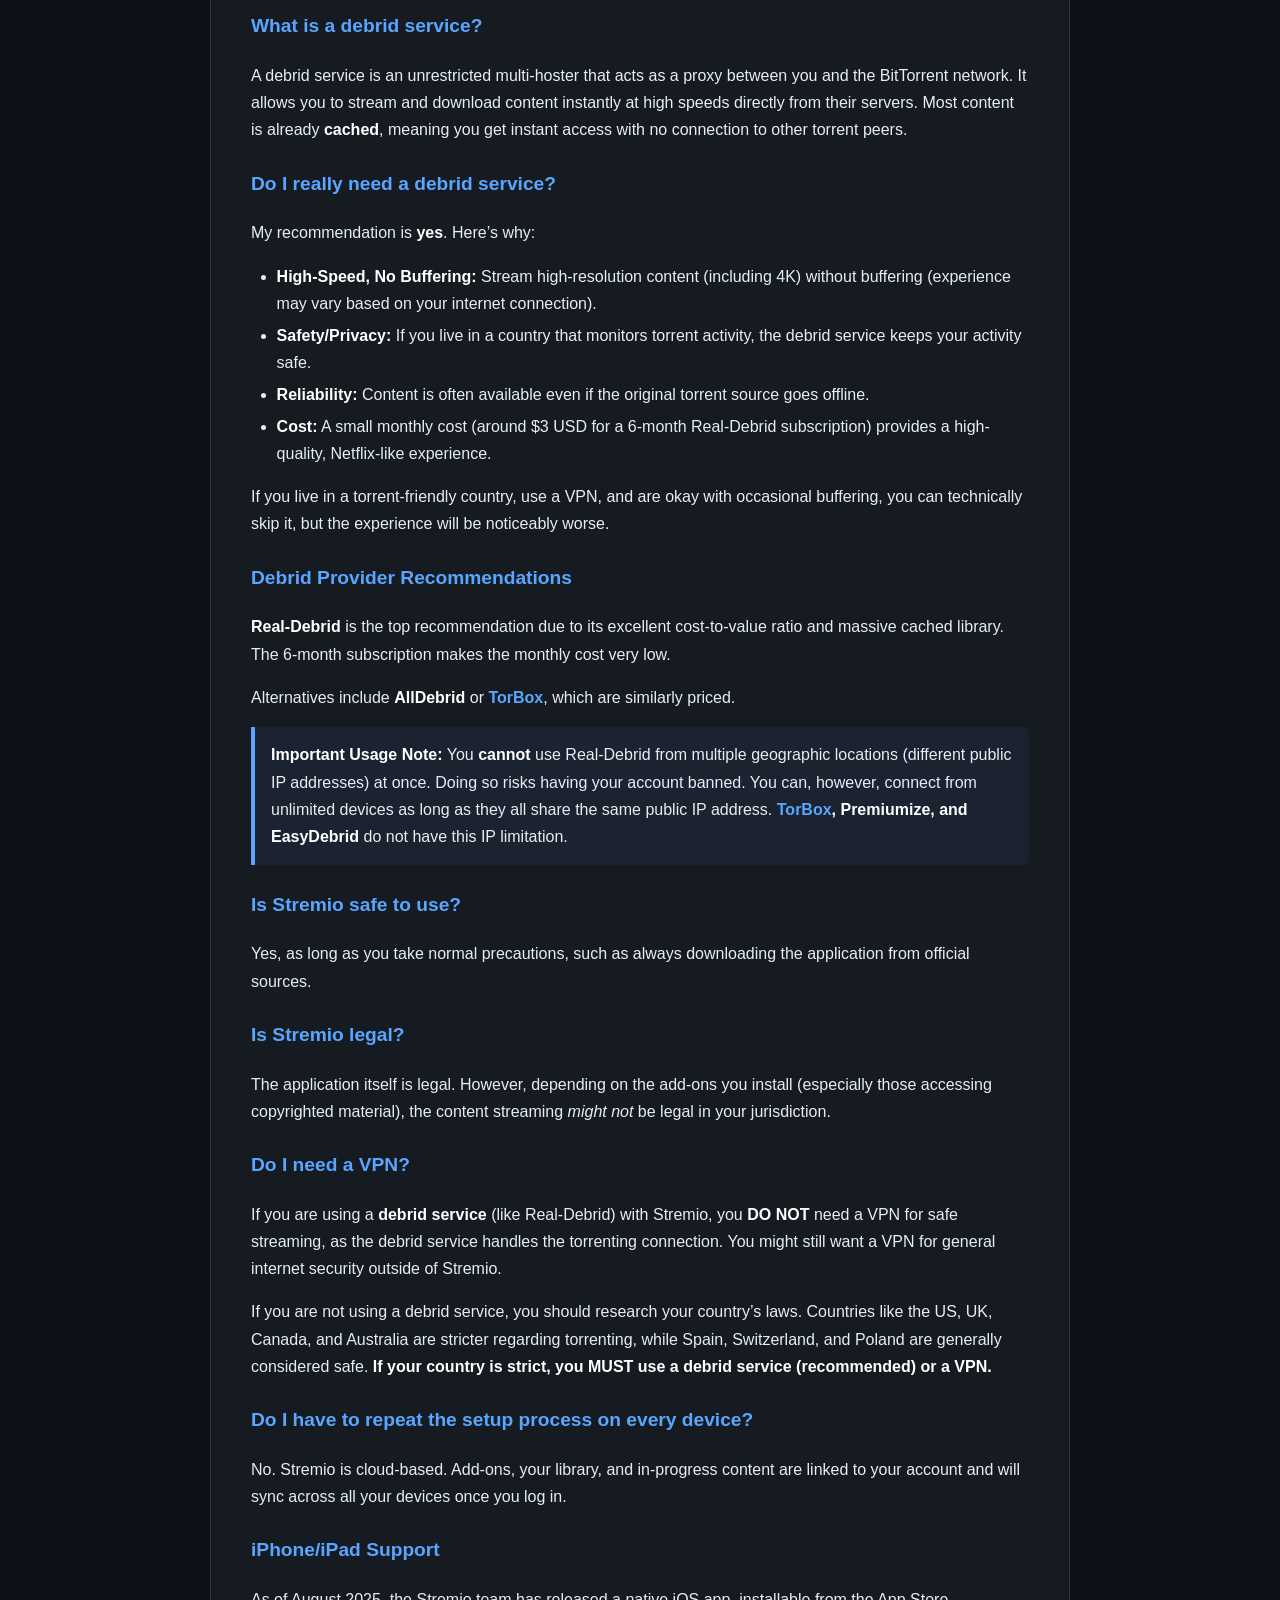
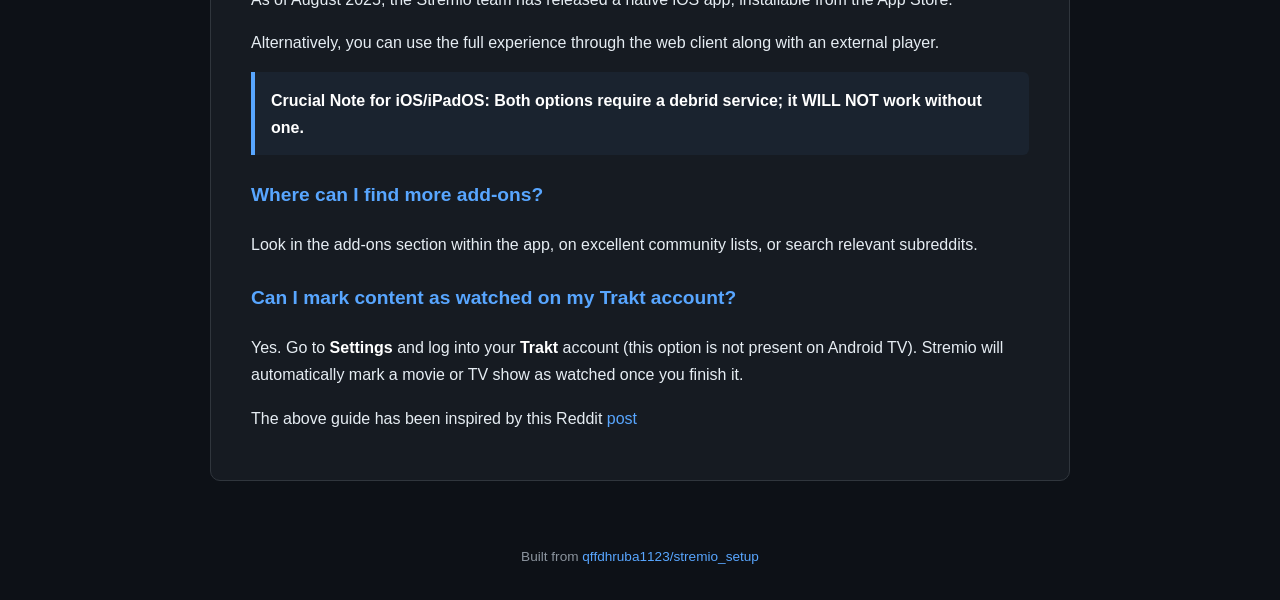
==== commit 5b7a5686: "Add TorBox referral link to debrid provider mentions" ====
--- a/docs/index.html
+++ b/docs/index.html
@@ -3,142 +3,113 @@
 <head>
     <meta charset="UTF-8" />
     <meta name="viewport" content="width=device-width, initial-scale=1.0" />
-    <title>Stremio Setup Guide</title>
-    <style>
-        :root {
-        --bg: #0d1117;
-        --surface: #161b22;
-        --border: #30363d;
-        --text: #e6edf3;
-        --text-muted: #8b949e;
-        --accent: #58a6ff;
-        --accent-hover: #79c0ff;
-        --code-bg: #1c2128;
-        --success: #3fb950;
-        --warning: #d29922;
+    <meta name="google-site-verification" content="xDwZLfStRJ_5f0E4oAh6kBK5lHIzD5dj_LvkGPOubVY" />
+    <title>Stremio Setup Guide 2026 – How to Set Up Stremio with Real-Debrid &amp; Torrentio</title>
+    <meta name="description" content="Complete step-by-step Stremio setup guide for 2026. Learn how to install Stremio, configure Real-Debrid, set up Torrentio, and stream movies &amp; TV shows in 4K with no buffering." />
+    <meta name="keywords" content="Stremio setup guide, Stremio Real-Debrid, Torrentio setup, Stremio addons, Stremio 2026, how to set up Stremio, Stremio streaming guide, Stremio tutorial, best Stremio addons, Stremio debrid" />
+    <meta name="author" content="qffdhruba1123" />
+    <link rel="canonical" href="https://qffdhruba1123.github.io/stremio_setup/" />
+
+    <!-- Open Graph / Facebook -->
+    <meta property="og:type" content="article" />
+    <meta property="og:title" content="Stremio Setup Guide 2026 – Real-Debrid, Torrentio &amp; Best Addons" />
+    <meta property="og:description" content="Complete step-by-step guide to set up Stremio with Real-Debrid and Torrentio for buffer-free 4K streaming of movies and TV shows." />
+    <meta property="og:url" content="https://qffdhruba1123.github.io/stremio_setup/" />
+    <meta property="og:site_name" content="Stremio Setup Guide" />
+
+    <!-- Twitter Card -->
+    <meta name="twitter:card" content="summary" />
+    <meta name="twitter:title" content="Stremio Setup Guide 2026 – Real-Debrid, Torrentio &amp; Best Addons" />
+    <meta name="twitter:description" content="Complete step-by-step guide to set up Stremio with Real-Debrid and Torrentio for buffer-free 4K streaming." />
+
+    <link rel="stylesheet" href="styles.css" />
+
+    <!-- JSON-LD Structured Data: HowTo + FAQPage -->
+    <script type="application/ld+json">
+    {
+      "@context": "https://schema.org",
+      "@graph": [
+        {
+          "@type": "HowTo",
+          "name": "How to Set Up Stremio with Real-Debrid and Torrentio",
+          "description": "Step-by-step instructions to set up Stremio for the best streaming experience using Real-Debrid and Torrentio addons.",
+          "step": [
+            {
+              "@type": "HowToStep",
+              "name": "Set up the Stremio application",
+              "text": "Go to web.strem.io, create an account or log in, go to the Add-on Section, and uninstall the default add-ons WatchHub and Public Domain Movies.",
+              "url": "https://qffdhruba1123.github.io/stremio_setup/#1-setting-up-the-stremio-application"
+            },
+            {
+              "@type": "HowToStep",
+              "name": "Set up Real-Debrid",
+              "text": "Get a Real-Debrid subscription, create an account, get a Premium Subscription, and obtain your API Key.",
+              "url": "https://qffdhruba1123.github.io/stremio_setup/#2-setting-up-the-content-source-real-debrid"
+            },
+            {
+              "@type": "HowToStep",
+              "name": "Install and configure Torrentio",
+              "text": "Install the Torrentio add-on, configure it with your Real-Debrid API key, exclude low-quality streams, and verify the installation.",
+              "url": "https://qffdhruba1123.github.io/stremio_setup/#3-installing-and-configuring-the-torrentio-add-on"
+            }
+          ]
+        },
+        {
+          "@type": "FAQPage",
+          "mainEntity": [
+            {
+              "@type": "Question",
+              "name": "What is Stremio?",
+              "acceptedAnswer": {
+                "@type": "Answer",
+                "text": "Stremio is a free streaming application that allows you to watch movies, TV shows, live channels, and more, leveraging a community-driven add-on system."
+              }
+            },
+            {
+              "@type": "Question",
+              "name": "What platforms does Stremio support?",
+              "acceptedAnswer": {
+                "@type": "Answer",
+                "text": "Stremio supports Windows, Mac, Linux (including Steam Deck), Android, Android TV, Samsung TVs (2019+), LG TVs (2020+), iOS, and the Web client."
+              }
+            },
+            {
+              "@type": "Question",
+              "name": "Do I need a debrid service for Stremio?",
+              "acceptedAnswer": {
+                "@type": "Answer",
+                "text": "Yes, a debrid service like Real-Debrid is recommended for high-speed, buffer-free 4K streaming, improved privacy, and reliability. It costs around $3 USD/month with a 6-month subscription."
+              }
+            },
+            {
+              "@type": "Question",
+              "name": "Do I need a VPN with Stremio?",
+              "acceptedAnswer": {
+                "@type": "Answer",
+                "text": "If you are using a debrid service like Real-Debrid, you do not need a VPN for streaming, as the debrid service handles the torrenting connection. Without a debrid service, a VPN may be needed depending on your country's laws."
+              }
+            },
+            {
+              "@type": "Question",
+              "name": "What is Torrentio?",
+              "acceptedAnswer": {
+                "@type": "Answer",
+                "text": "Torrentio is a popular Stremio add-on that provides stream links by scraping torrent content from providers like YTS, EZTV, 1337X, and The Pirate Bay, with support for debrid services."
+              }
+            },
+            {
+              "@type": "Question",
+              "name": "Do I have to repeat the Stremio setup on every device?",
+              "acceptedAnswer": {
+                "@type": "Answer",
+                "text": "No. Stremio is cloud-based. Add-ons, your library, and in-progress content are linked to your account and sync across all devices."
+              }
+            }
+          ]
+        }
+      ]
     }
-    *, *::before, *::after { box-sizing: border-box; }
-    html { scroll-behavior: smooth; }
-    body {
-        margin: 0;
-        font-family: -apple-system, BlinkMacSystemFont, 'Segoe UI', Noto Sans,
-                     Helvetica, Arial, sans-serif;
-        font-size: 16px;
-        line-height: 1.7;
-        color: var(--text);
-        background: var(--bg);
-    }
-
-    /* ---------- Navigation ---------- */
-    nav {
-        position: sticky;
-        top: 0;
-        z-index: 100;
-        background: var(--surface);
-        border-bottom: 1px solid var(--border);
-        padding: 0.6rem 1.5rem;
-        display: flex;
-        align-items: center;
-        gap: 1.5rem;
-        backdrop-filter: blur(10px);
-    }
-    nav .brand {
-        font-weight: 700;
-        font-size: 1.1rem;
-        color: var(--accent);
-        text-decoration: none;
-    }
-    nav a {
-        color: var(--text-muted);
-        text-decoration: none;
-        font-size: 0.95rem;
-        transition: color 0.2s;
-    }
-    nav a:hover, nav a.active { color: var(--accent); }
-    nav .spacer { flex: 1; }
-    nav .github-link { display: flex; align-items: center; gap: 0.4rem; }
-    nav .github-link svg { fill: var(--text-muted); transition: fill 0.2s; }
-    nav .github-link:hover svg { fill: var(--accent); }
-
-    /* ---------- Main content ---------- */
-    .container {
-        max-width: 860px;
-        margin: 2rem auto;
-        padding: 2rem 2.5rem;
-        background: var(--surface);
-        border: 1px solid var(--border);
-        border-radius: 10px;
-    }
-    @media (max-width: 900px) {
-        .container { margin: 1rem; padding: 1.2rem; border-radius: 8px; }
-    }
-
-    /* ---------- Typography ---------- */
-    h1 { font-size: 2rem; margin: 0.4rem 0 0.8rem; border-bottom: 1px solid var(--border); padding-bottom: 0.5rem; }
-    h2 { font-size: 1.5rem; margin-top: 2rem; border-bottom: 1px solid var(--border); padding-bottom: 0.35rem; }
-    h3 { font-size: 1.2rem; margin-top: 1.5rem; color: var(--accent); }
-    a { color: var(--accent); text-decoration: none; }
-    a:hover { color: var(--accent-hover); text-decoration: underline; }
-    hr { border: none; border-top: 1px solid var(--border); margin: 2rem 0; }
-    strong { color: #ffffff; }
-
-    /* ---------- Lists ---------- */
-    ul, ol { padding-left: 1.6rem; }
-    li { margin: 0.3rem 0; }
-    li > ul, li > ol { margin-top: 0.2rem; }
-
-    /* ---------- Code ---------- */
-    code {
-        background: var(--code-bg);
-        padding: 0.15em 0.4em;
-        border-radius: 4px;
-        font-size: 0.9em;
-        font-family: 'SFMono-Regular', Consolas, 'Liberation Mono', Menlo, monospace;
-    }
-    pre {
-        background: var(--code-bg);
-        border: 1px solid var(--border);
-        border-radius: 6px;
-        padding: 1rem;
-        overflow-x: auto;
-    }
-    pre code { background: transparent; padding: 0; }
-
-    /* ---------- Tables ---------- */
-    table {
-        width: 100%;
-        border-collapse: collapse;
-        margin: 1rem 0;
-        font-size: 0.92rem;
-    }
-    th, td {
-        border: 1px solid var(--border);
-        padding: 0.55rem 0.75rem;
-        text-align: left;
-    }
-    th { background: var(--code-bg); font-weight: 600; }
-    tr:nth-child(even) { background: rgba(255,255,255,0.02); }
-
-    /* ---------- Blockquotes ---------- */
-    blockquote {
-        margin: 1rem 0;
-        padding: 0.6rem 1rem;
-        border-left: 4px solid var(--accent);
-        background: rgba(88,166,255,0.06);
-        border-radius: 0 6px 6px 0;
-    }
-    blockquote p { margin: 0.3rem 0; }
-
-    /* ---------- Footer ---------- */
-    footer {
-        text-align: center;
-        padding: 2rem 1rem;
-        color: var(--text-muted);
-        font-size: 0.85rem;
-    }
-    footer a { color: var(--accent); }
-
-    </style>
+    </script>
 </head>
 <body>
     <nav>
@@ -313,10 +284,10 @@
     <p>If you live in a torrent-friendly country, use a VPN, and are okay with occasional buffering, you can technically skip it, but the experience will be noticeably worse.</p>
     <h3 id="debrid-provider-recommendations">Debrid Provider Recommendations</h3>
     <p><strong>Real-Debrid</strong> is the top recommendation due to its excellent cost-to-value ratio and massive cached library. The 6-month subscription makes the monthly cost very low.</p>
-    <p>Alternatives include <strong>AllDebrid</strong> or <strong>TorBox</strong>, which are similarly priced.</p>
+    <p>Alternatives include <strong>AllDebrid</strong> or <strong><a href="https://torbox.app/subscription?referral=d48847e0-6222-4a07-807d-e9669b345052" target="_blank" rel="noopener">TorBox</a></strong>, which are similarly priced.</p>
     <blockquote>
     <p><strong>Important Usage Note:</strong>
-    You <strong>cannot</strong> use Real-Debrid from multiple geographic locations (different public IP addresses) at once. Doing so risks having your account banned. You can, however, connect from unlimited devices as long as they all share the same public IP address. <strong>TorBox, Premiumize, and EasyDebrid</strong> do not have this IP limitation.</p>
+    You <strong>cannot</strong> use Real-Debrid from multiple geographic locations (different public IP addresses) at once. Doing so risks having your account banned. You can, however, connect from unlimited devices as long as they all share the same public IP address. <strong><a href="https://torbox.app/subscription?referral=d48847e0-6222-4a07-807d-e9669b345052" target="_blank" rel="noopener">TorBox</a>, Premiumize, and EasyDebrid</strong> do not have this IP limitation.</p>
     </blockquote>
     <h3 id="is-stremio-safe-to-use">Is Stremio safe to use?</h3>
     <p>Yes, as long as you take normal precautions, such as always downloading the application from official sources.</p>
@@ -344,5 +315,8 @@
     <footer>
         Built from <a href="https://github.com/qffdhruba1123/stremio_setup">qffdhruba1123/stremio_setup</a>
     </footer>
+
+    <script data-goatcounter="https://qffdstremiosetup.goatcounter.com/count"
+            async src="//gc.zgo.at/count.js"></script>
 </body>
 </html>
--- a/docs/styles.css
+++ b/docs/styles.css
@@ -0,0 +1,132 @@
+:root {
+    --bg: #0d1117;
+    --surface: #161b22;
+    --border: #30363d;
+    --text: #e6edf3;
+    --text-muted: #8b949e;
+    --accent: #58a6ff;
+    --accent-hover: #79c0ff;
+    --code-bg: #1c2128;
+    --success: #3fb950;
+    --warning: #d29922;
+}
+*, *::before, *::after { box-sizing: border-box; }
+html { scroll-behavior: smooth; }
+body {
+    margin: 0;
+    font-family: -apple-system, BlinkMacSystemFont, 'Segoe UI', Noto Sans,
+                 Helvetica, Arial, sans-serif;
+    font-size: 16px;
+    line-height: 1.7;
+    color: var(--text);
+    background: var(--bg);
+}
+
+/* ---------- Navigation ---------- */
+nav {
+    position: sticky;
+    top: 0;
+    z-index: 100;
+    background: var(--surface);
+    border-bottom: 1px solid var(--border);
+    padding: 0.6rem 1.5rem;
+    display: flex;
+    align-items: center;
+    gap: 1.5rem;
+    backdrop-filter: blur(10px);
+}
+nav .brand {
+    font-weight: 700;
+    font-size: 1.1rem;
+    color: var(--accent);
+    text-decoration: none;
+}
+nav a {
+    color: var(--text-muted);
+    text-decoration: none;
+    font-size: 0.95rem;
+    transition: color 0.2s;
+}
+nav a:hover, nav a.active { color: var(--accent); }
+nav .spacer { flex: 1; }
+nav .github-link { display: flex; align-items: center; gap: 0.4rem; }
+nav .github-link svg { fill: var(--text-muted); transition: fill 0.2s; }
+nav .github-link:hover svg { fill: var(--accent); }
+
+/* ---------- Main content ---------- */
+.container {
+    max-width: 860px;
+    margin: 2rem auto;
+    padding: 2rem 2.5rem;
+    background: var(--surface);
+    border: 1px solid var(--border);
+    border-radius: 10px;
+}
+@media (max-width: 900px) {
+    .container { margin: 1rem; padding: 1.2rem; border-radius: 8px; }
+}
+
+/* ---------- Typography ---------- */
+h1 { font-size: 2rem; margin: 0.4rem 0 0.8rem; border-bottom: 1px solid var(--border); padding-bottom: 0.5rem; }
+h2 { font-size: 1.5rem; margin-top: 2rem; border-bottom: 1px solid var(--border); padding-bottom: 0.35rem; }
+h3 { font-size: 1.2rem; margin-top: 1.5rem; color: var(--accent); }
+a { color: var(--accent); text-decoration: none; }
+a:hover { color: var(--accent-hover); text-decoration: underline; }
+hr { border: none; border-top: 1px solid var(--border); margin: 2rem 0; }
+strong { color: #ffffff; }
+
+/* ---------- Lists ---------- */
+ul, ol { padding-left: 1.6rem; }
+li { margin: 0.3rem 0; }
+li > ul, li > ol { margin-top: 0.2rem; }
+
+/* ---------- Code ---------- */
+code {
+    background: var(--code-bg);
+    padding: 0.15em 0.4em;
+    border-radius: 4px;
+    font-size: 0.9em;
+    font-family: 'SFMono-Regular', Consolas, 'Liberation Mono', Menlo, monospace;
+}
+pre {
+    background: var(--code-bg);
+    border: 1px solid var(--border);
+    border-radius: 6px;
+    padding: 1rem;
+    overflow-x: auto;
+}
+pre code { background: transparent; padding: 0; }
+
+/* ---------- Tables ---------- */
+table {
+    width: 100%;
+    border-collapse: collapse;
+    margin: 1rem 0;
+    font-size: 0.92rem;
+}
+th, td {
+    border: 1px solid var(--border);
+    padding: 0.55rem 0.75rem;
+    text-align: left;
+}
+th { background: var(--code-bg); font-weight: 600; }
+tr:nth-child(even) { background: rgba(255,255,255,0.02); }
+
+/* ---------- Blockquotes ---------- */
+blockquote {
+    margin: 1rem 0;
+    padding: 0.6rem 1rem;
+    border-left: 4px solid var(--accent);
+    background: rgba(88,166,255,0.06);
+    border-radius: 0 6px 6px 0;
+}
+blockquote p { margin: 0.3rem 0; }
+
+/* ---------- Footer ---------- */
+footer {
+    text-align: center;
+    padding: 2rem 1rem;
+    color: var(--text-muted);
+    font-size: 0.85rem;
+}
+footer a { color: var(--accent); }
